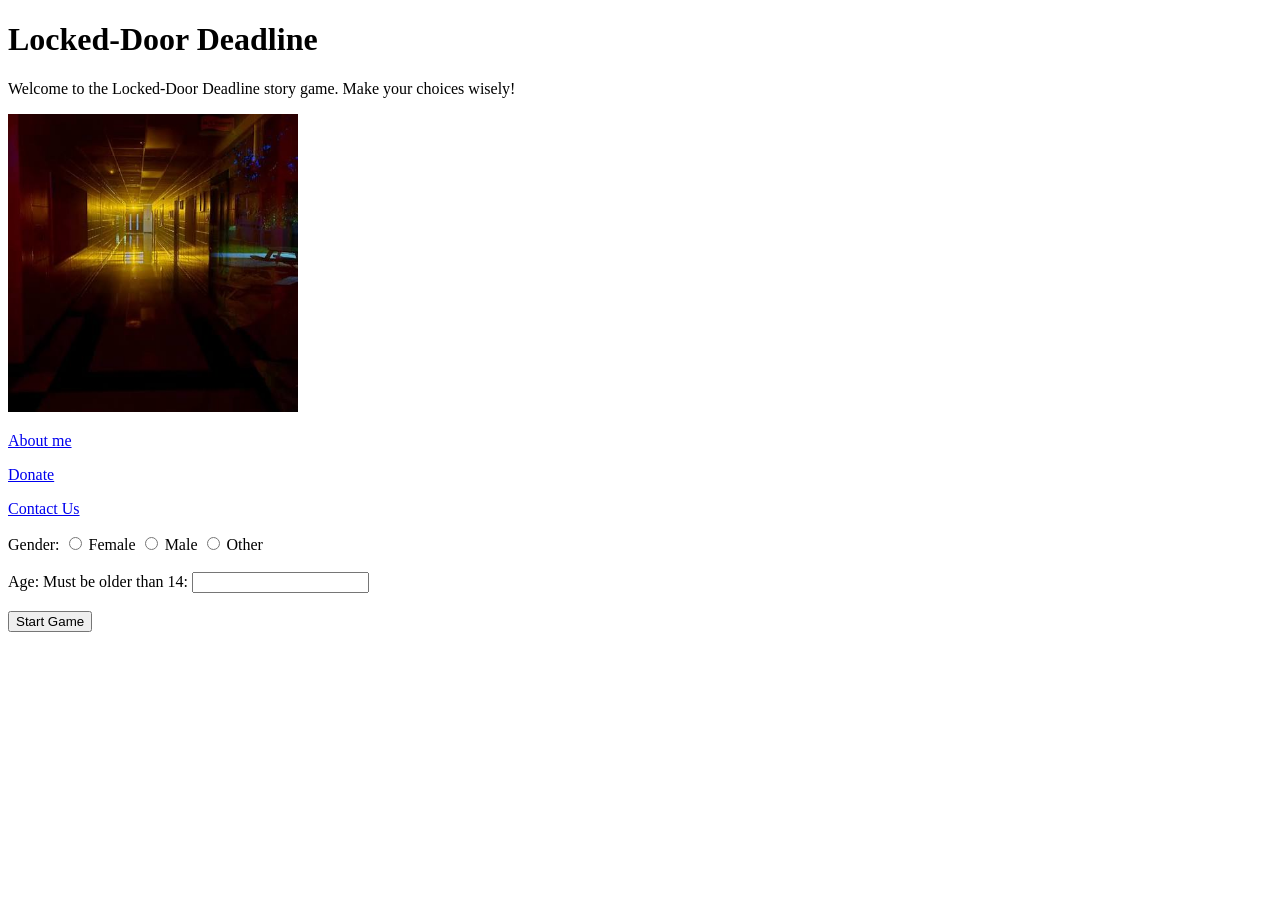
==== index.html @ ff2515f8 "Forward lock door deadline" ====
<!DOCTYPE html>
<html lang="en">
<head>
    <meta charset="UTF-8">
    <meta name="viewport" content="width=device-width, initial-scale=1.0">
    <title>Locked-Door Deadline</title>
</head>
<body>
    <h1>Locked-Door Deadline</h1>
    <p>Welcome to the Locked-Door Deadline story game. Make your choices wisely!</p>
    <img src="hallway.jpg" width = "290" alt="Hallway">
    <p><a href="about.html">About me</a></p>
    <p><a href="Donate.html">Donate</a></p>
    <p><a href="Contact.html">Contact Us</a></p>
    <form action="game.html" method="get">
        <label for="gender">Gender:</label>
       <input type="radio" id="Female" name="gender" value="female">
       <label for="Female">Female</label>
       <input type="radio" id="Male" name="gender" value="male">
       <label for="Male">Male</label>
       <input type="radio" id="Other" name="gender" value="other">
       <label for="Other">Other</label>
        <br><br>
        <label for="age">Age: Must be older than 14:</label>
        <input type="number" name="age" id="age" min="15" required>
        <br><br>
        <input type="submit" value="Start Game">
    </form>
</body>
</html>
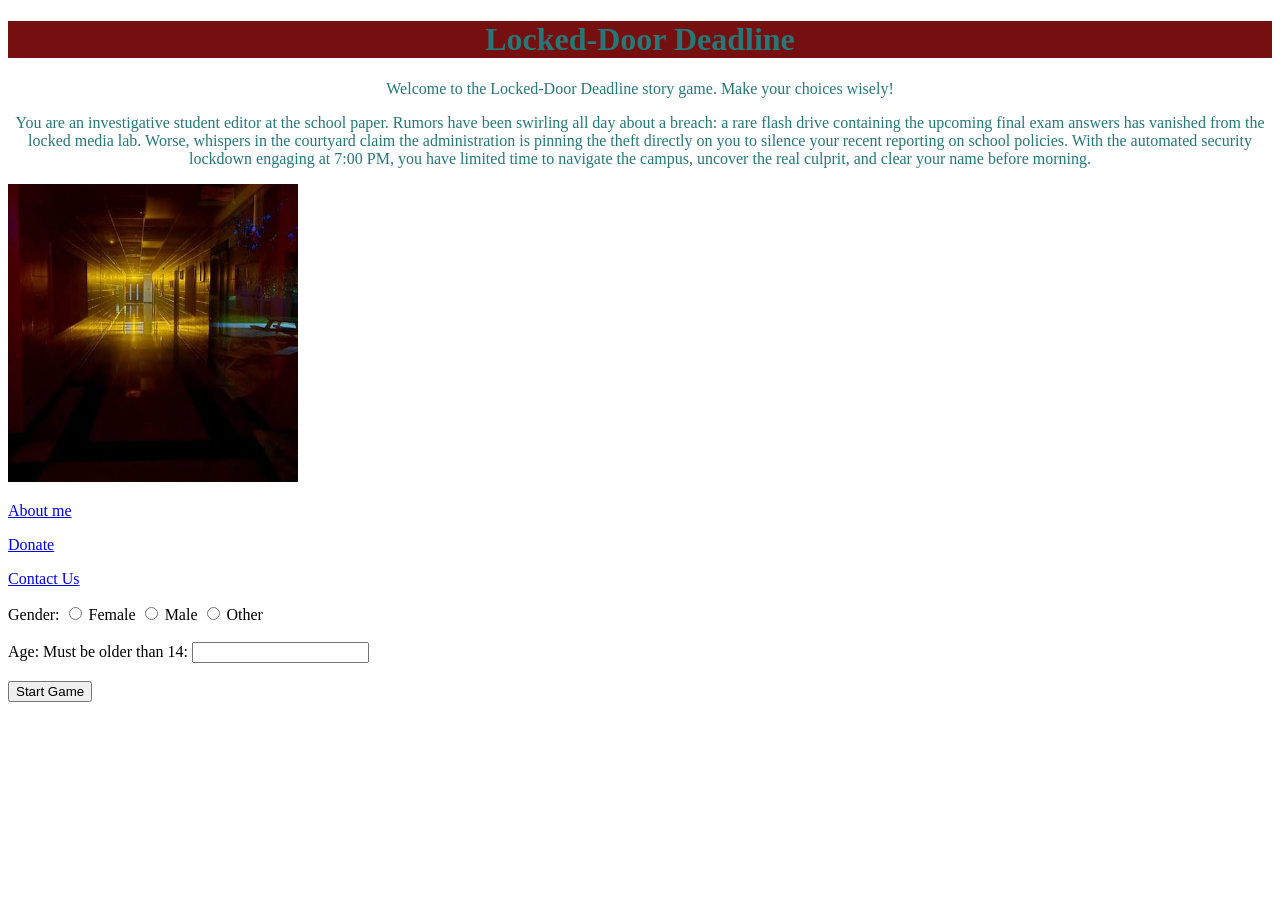
==== commit 23ff3d9f: "CSS" ====
--- a/index.html
+++ b/index.html
@@ -4,11 +4,21 @@
     <meta charset="UTF-8">
     <meta name="viewport" content="width=device-width, initial-scale=1.0">
     <title>Locked-Door Deadline</title>
+
+    <style>
+        p{
+            color: rgb(38, 120, 120);
+            text-align:left;
+        }
+    </style>
 </head>
 <body>
-    <h1>Locked-Door Deadline</h1>
-    <p>Welcome to the Locked-Door Deadline story game. Make your choices wisely!</p>
-    <img src="hallway.jpg" width = "290" alt="Hallway">
+    <h1 style="color: rgb(38, 120, 120);text-align:center;background-color: rgb(118, 15, 15);" >Locked-Door Deadline</h1>
+    <p style="color: rgb(38, 120, 120);text-align:center;">Welcome to the Locked-Door Deadline story game. Make your choices wisely!</p>
+    <p style="color: rgb(38, 120, 120);text-align:center;">
+You are an investigative student editor at the school paper. Rumors have been swirling all day about a  breach: a rare flash drive containing the upcoming final exam answers has vanished from the locked media lab. Worse, whispers in the courtyard claim the administration is pinning the theft directly on you to silence your recent reporting on school policies. With the automated security lockdown engaging at 7:00 PM, you have limited time to navigate the campus, uncover the real culprit, and clear your name before morning.
+    </p>
+    <img id="scene-image" src="hallway.jpg" width = "290" alt="Hallway">
     <p><a href="about.html">About me</a></p>
     <p><a href="Donate.html">Donate</a></p>
     <p><a href="Contact.html">Contact Us</a></p>
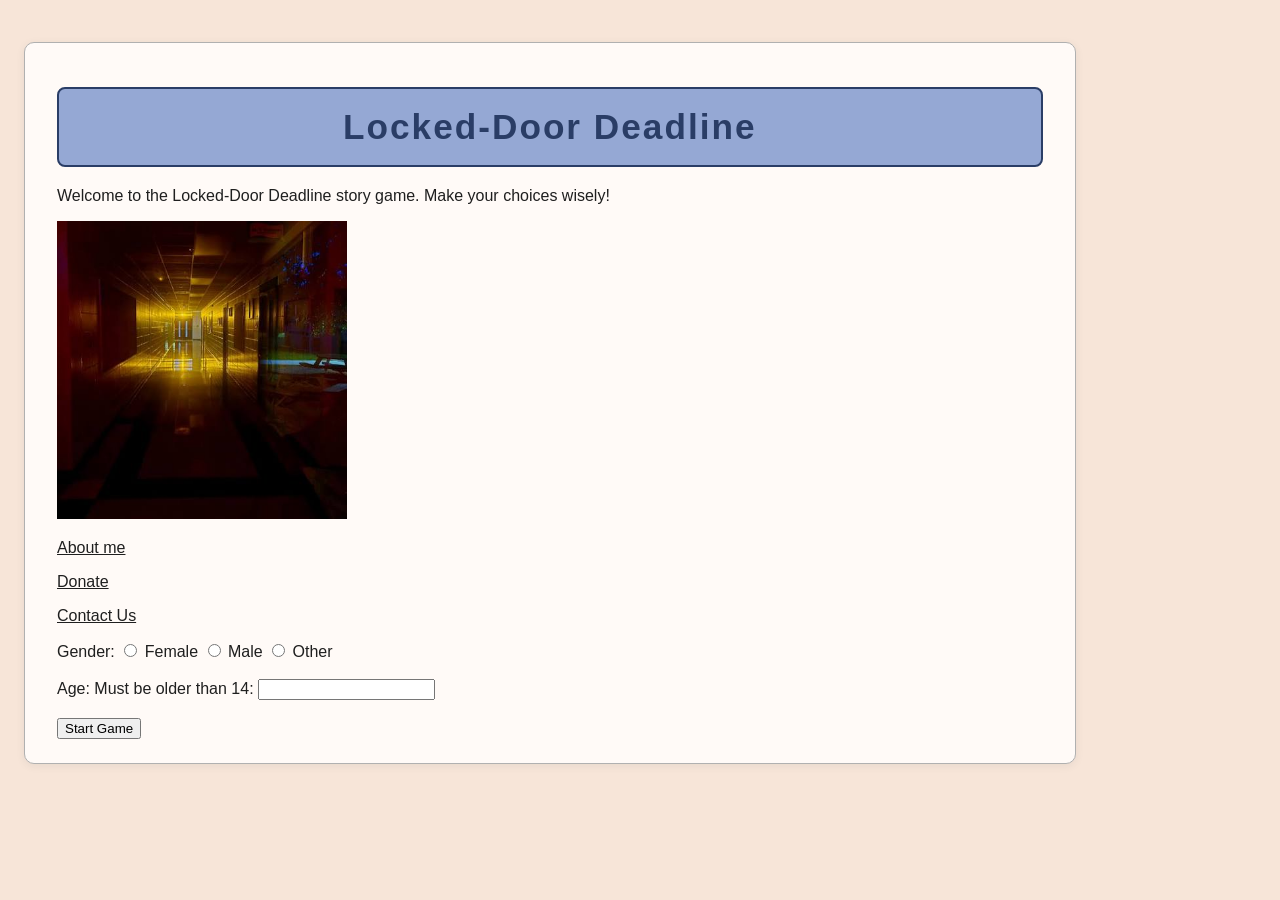
==== commit 4c335adf: "cssss" ====
--- a/index.html
+++ b/index.html
@@ -4,21 +4,13 @@
     <meta charset="UTF-8">
     <meta name="viewport" content="width=device-width, initial-scale=1.0">
     <title>Locked-Door Deadline</title>
-
-    <style>
-        p{
-            color: rgb(38, 120, 120);
-            text-align:left;
-        }
-    </style>
+    <link rel="stylesheet" href="style.css">
 </head>
 <body>
-    <h1 style="color: rgb(38, 120, 120);text-align:center;background-color: rgb(118, 15, 15);" >Locked-Door Deadline</h1>
-    <p style="color: rgb(38, 120, 120);text-align:center;">Welcome to the Locked-Door Deadline story game. Make your choices wisely!</p>
-    <p style="color: rgb(38, 120, 120);text-align:center;">
-You are an investigative student editor at the school paper. Rumors have been swirling all day about a  breach: a rare flash drive containing the upcoming final exam answers has vanished from the locked media lab. Worse, whispers in the courtyard claim the administration is pinning the theft directly on you to silence your recent reporting on school policies. With the automated security lockdown engaging at 7:00 PM, you have limited time to navigate the campus, uncover the real culprit, and clear your name before morning.
-    </p>
-    <img id="scene-image" src="hallway.jpg" width = "290" alt="Hallway">
+    <div class="card">
+    <h1 class="heading">Locked-Door Deadline</h1>
+    <p>Welcome to the Locked-Door Deadline story game. Make your choices wisely!</p>
+    <img src="hallway.jpg" width = "290" alt="Hallway">
     <p><a href="about.html">About me</a></p>
     <p><a href="Donate.html">Donate</a></p>
     <p><a href="Contact.html">Contact Us</a></p>
@@ -36,5 +28,6 @@
         <br><br>
         <input type="submit" value="Start Game">
     </form>
+    </div>
 </body>
 </html>
--- a/style.css
+++ b/style.css
@@ -0,0 +1,62 @@
+/* Shared page styling */
+body {
+    background-color: #f7e5d8;
+    color: #2f1f1f;
+    font-family: 'Segoe UI', Arial, sans-serif;
+    margin: 0;
+    padding: 24px;
+}
+
+/* Heading class and id styles */
+.heading {
+	font-size: 2.2rem;
+	font-family: 'Segoe UI', Arial, sans-serif;
+	color: #2a3d66;
+	background-color: #95a8d4;
+	font-weight: 700;
+	padding: 18px 28px;
+	margin: 20px 0;
+	border: 2px solid #2a3d66;
+	border-radius: 8px;
+	letter-spacing: 2px;
+	text-align: center;
+	border-style: double;
+}
+
+#main-heading {
+	font-size: 2.8rem;
+	font-family: 'Georgia', serif;
+	color: #1a1a1a;
+	background-color: #f6d9a7;
+	font-weight: 900;
+	padding: 24px 36px;
+	margin: 20px 0;
+	border: 3px dashed #bfa14a;
+	border-radius: 12px;
+	word-spacing: 6px;
+	text-align: left;
+}
+
+/* Card class styles */
+.card {
+	padding: 24px 32px;
+	border: 1.5px solid #b0b0b0;
+	border-radius: 10px;
+	background-color: #fffaf7;
+	text-align: left;
+	box-shadow: 0 2px 8px rgba(44, 62, 80, 0.08);
+	margin: 18px 0;
+	width: 80%;
+	color: #1f1f1f;
+}
+
+.card p,
+.card li,
+.card label,
+.card a {
+    color: #1f1f1f;
+}
+
+.card a {
+    text-decoration: underline;
+}
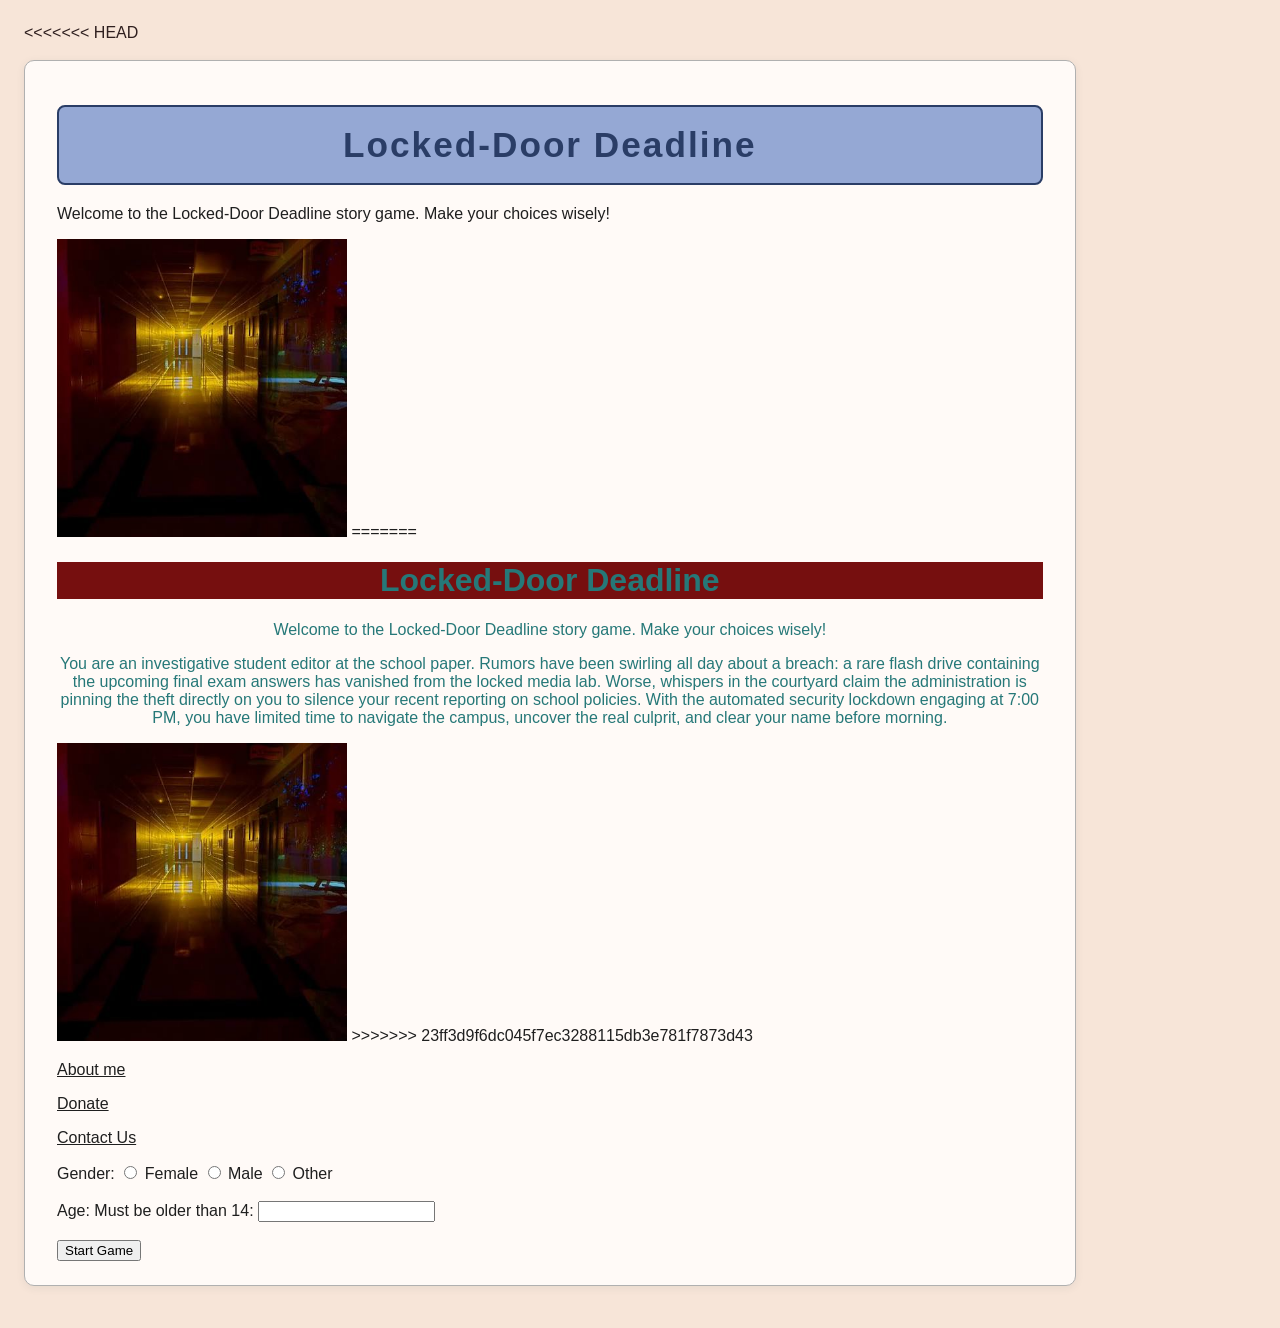
==== commit 6ed5bf5d: "Merge branch 'main' of https://github.com/Chrisc6000/StoryGameTemplate" ====
--- a/index.html
+++ b/index.html
@@ -4,6 +4,7 @@
     <meta charset="UTF-8">
     <meta name="viewport" content="width=device-width, initial-scale=1.0">
     <title>Locked-Door Deadline</title>
+<<<<<<< HEAD
     <link rel="stylesheet" href="style.css">
 </head>
 <body>
@@ -11,6 +12,23 @@
     <h1 class="heading">Locked-Door Deadline</h1>
     <p>Welcome to the Locked-Door Deadline story game. Make your choices wisely!</p>
     <img src="hallway.jpg" width = "290" alt="Hallway">
+=======
+
+    <style>
+        p{
+            color: rgb(38, 120, 120);
+            text-align:left;
+        }
+    </style>
+</head>
+<body>
+    <h1 style="color: rgb(38, 120, 120);text-align:center;background-color: rgb(118, 15, 15);" >Locked-Door Deadline</h1>
+    <p style="color: rgb(38, 120, 120);text-align:center;">Welcome to the Locked-Door Deadline story game. Make your choices wisely!</p>
+    <p style="color: rgb(38, 120, 120);text-align:center;">
+You are an investigative student editor at the school paper. Rumors have been swirling all day about a  breach: a rare flash drive containing the upcoming final exam answers has vanished from the locked media lab. Worse, whispers in the courtyard claim the administration is pinning the theft directly on you to silence your recent reporting on school policies. With the automated security lockdown engaging at 7:00 PM, you have limited time to navigate the campus, uncover the real culprit, and clear your name before morning.
+    </p>
+    <img id="scene-image" src="hallway.jpg" width = "290" alt="Hallway">
+>>>>>>> 23ff3d9f6dc045f7ec3288115db3e781f7873d43
     <p><a href="about.html">About me</a></p>
     <p><a href="Donate.html">Donate</a></p>
     <p><a href="Contact.html">Contact Us</a></p>
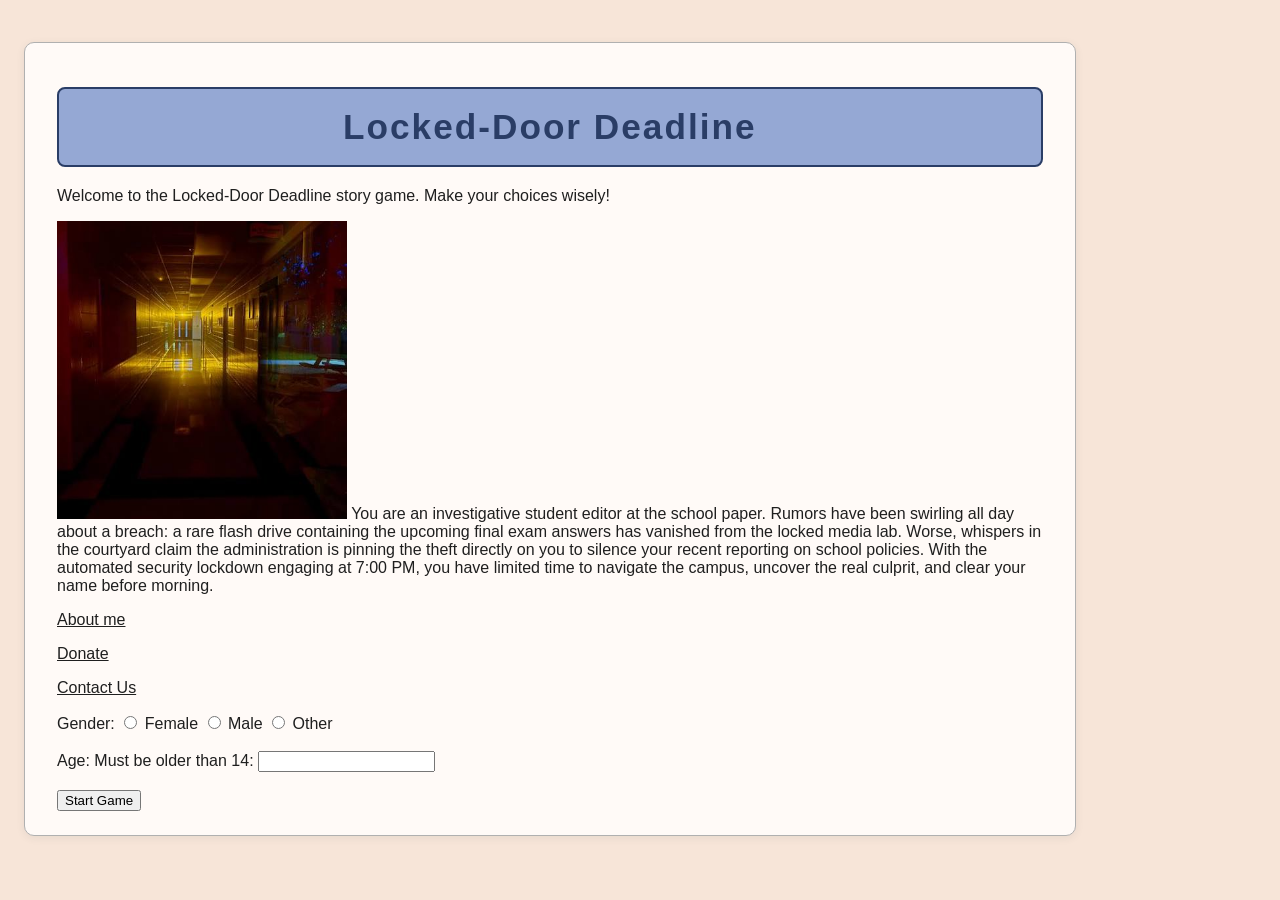
==== commit 7a8507eb: "index" ====
--- a/index.html
+++ b/index.html
@@ -4,7 +4,7 @@
     <meta charset="UTF-8">
     <meta name="viewport" content="width=device-width, initial-scale=1.0">
     <title>Locked-Door Deadline</title>
-<<<<<<< HEAD
+
     <link rel="stylesheet" href="style.css">
 </head>
 <body>
@@ -12,7 +12,7 @@
     <h1 class="heading">Locked-Door Deadline</h1>
     <p>Welcome to the Locked-Door Deadline story game. Make your choices wisely!</p>
     <img src="hallway.jpg" width = "290" alt="Hallway">
-=======
+
 
     <style>
         p{
@@ -22,13 +22,10 @@
     </style>
 </head>
 <body>
-    <h1 style="color: rgb(38, 120, 120);text-align:center;background-color: rgb(118, 15, 15);" >Locked-Door Deadline</h1>
-    <p style="color: rgb(38, 120, 120);text-align:center;">Welcome to the Locked-Door Deadline story game. Make your choices wisely!</p>
-    <p style="color: rgb(38, 120, 120);text-align:center;">
+    
 You are an investigative student editor at the school paper. Rumors have been swirling all day about a  breach: a rare flash drive containing the upcoming final exam answers has vanished from the locked media lab. Worse, whispers in the courtyard claim the administration is pinning the theft directly on you to silence your recent reporting on school policies. With the automated security lockdown engaging at 7:00 PM, you have limited time to navigate the campus, uncover the real culprit, and clear your name before morning.
-    </p>
-    <img id="scene-image" src="hallway.jpg" width = "290" alt="Hallway">
->>>>>>> 23ff3d9f6dc045f7ec3288115db3e781f7873d43
+   
+
     <p><a href="about.html">About me</a></p>
     <p><a href="Donate.html">Donate</a></p>
     <p><a href="Contact.html">Contact Us</a></p>
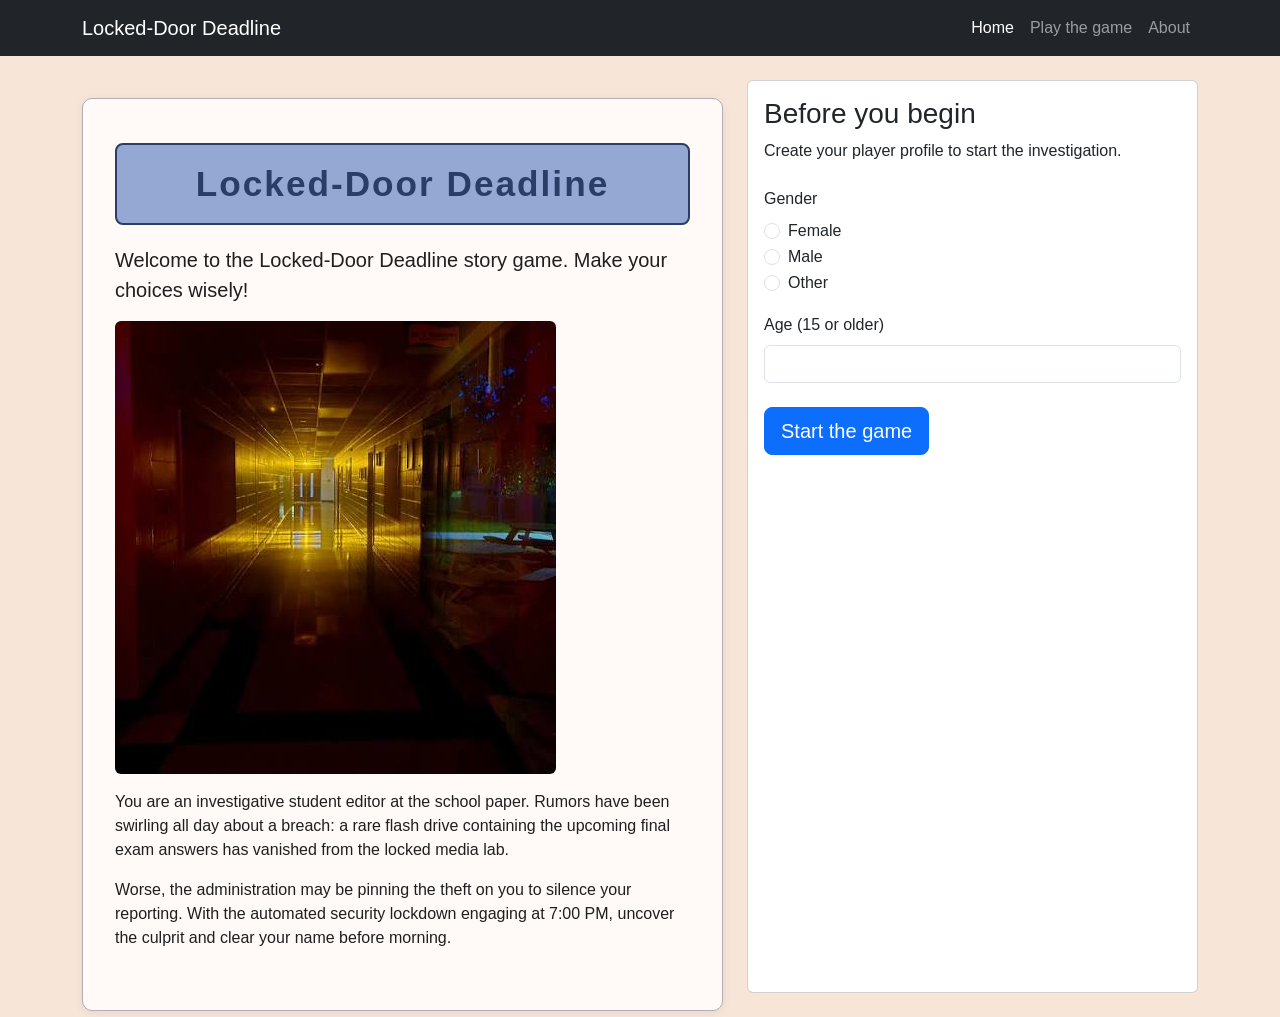
==== commit 46335530: "style mystery game" ====
--- a/index.html
+++ b/index.html
@@ -1,48 +1,72 @@
-<!DOCTYPE html>
+<!doctype html>
 <html lang="en">
 <head>
-    <meta charset="UTF-8">
-    <meta name="viewport" content="width=device-width, initial-scale=1.0">
+    <meta charset="utf-8">
+    <meta name="viewport" content="width=device-width, initial-scale=1">
     <title>Locked-Door Deadline</title>
-
+    <link href="https://cdn.jsdelivr.net/npm/bootstrap@5.3.8/dist/css/bootstrap.min.css" rel="stylesheet">
     <link rel="stylesheet" href="style.css">
 </head>
 <body>
-    <div class="card">
-    <h1 class="heading">Locked-Door Deadline</h1>
-    <p>Welcome to the Locked-Door Deadline story game. Make your choices wisely!</p>
-    <img src="hallway.jpg" width = "290" alt="Hallway">
+    <nav class="navbar navbar-expand-lg navbar-dark bg-dark">
+        <div class="container">
+            <a class="navbar-brand" href="index.html">Locked-Door Deadline</a>
+            <button class="navbar-toggler" type="button" data-bs-toggle="collapse" data-bs-target="#siteNav" aria-controls="siteNav" aria-expanded="false" aria-label="Toggle navigation">
+                <span class="navbar-toggler-icon"></span>
+            </button>
+            <div class="collapse navbar-collapse" id="siteNav">
+                <ul class="navbar-nav ms-auto">
+                    <li class="nav-item"><a class="nav-link active" aria-current="page" href="index.html">Home</a></li>
+                    <li class="nav-item"><a class="nav-link" href="game.html">Play the game</a></li>
+                    <li class="nav-item"><a class="nav-link" href="about.html">About</a></li>
+                </ul>
+            </div>
+        </div>
+    </nav>
 
-
-    <style>
-        p{
-            color: rgb(38, 120, 120);
-            text-align:left;
-        }
-    </style>
-</head>
-<body>
-    
-You are an investigative student editor at the school paper. Rumors have been swirling all day about a  breach: a rare flash drive containing the upcoming final exam answers has vanished from the locked media lab. Worse, whispers in the courtyard claim the administration is pinning the theft directly on you to silence your recent reporting on school policies. With the automated security lockdown engaging at 7:00 PM, you have limited time to navigate the campus, uncover the real culprit, and clear your name before morning.
-   
-
-    <p><a href="about.html">About me</a></p>
-    <p><a href="Donate.html">Donate</a></p>
-    <p><a href="Contact.html">Contact Us</a></p>
-    <form action="game.html" method="get">
-        <label for="gender">Gender:</label>
-       <input type="radio" id="Female" name="gender" value="female">
-       <label for="Female">Female</label>
-       <input type="radio" id="Male" name="gender" value="male">
-       <label for="Male">Male</label>
-       <input type="radio" id="Other" name="gender" value="other">
-       <label for="Other">Other</label>
-        <br><br>
-        <label for="age">Age: Must be older than 14:</label>
-        <input type="number" name="age" id="age" min="15" required>
-        <br><br>
-        <input type="submit" value="Start Game">
-    </form>
-    </div>
+    <main class="container py-4">
+        <div class="row g-4 align-items-stretch">
+            <section class="col-lg-7">
+                <div class="story-panel h-100">
+                    <h1 class="heading">Locked-Door Deadline</h1>
+                    <p class="lead">Welcome to the Locked-Door Deadline story game. Make your choices wisely!</p>
+                    <img src="hallway.jpg" class="img-fluid rounded mb-3" alt="A school hallway after hours">
+                    <p>You are an investigative student editor at the school paper. Rumors have been swirling all day about a breach: a rare flash drive containing the upcoming final exam answers has vanished from the locked media lab.</p>
+                    <p class="mb-0">Worse, the administration may be pinning the theft on you to silence your reporting. With the automated security lockdown engaging at 7:00 PM, uncover the culprit and clear your name before morning.</p>
+                </div>
+            </section>
+            <section class="col-lg-5">
+                <div class="card h-100">
+                    <div class="card-body">
+                        <h2 class="card-title h3">Before you begin</h2>
+                        <p class="card-text">Create your player profile to start the investigation.</p>
+                        <form action="game.html" method="get" class="mt-4">
+                            <fieldset class="mb-3">
+                                <legend class="form-label fs-6">Gender</legend>
+                                <div class="form-check">
+                                    <input class="form-check-input" type="radio" id="female" name="gender" value="female" required>
+                                    <label class="form-check-label" for="female">Female</label>
+                                </div>
+                                <div class="form-check">
+                                    <input class="form-check-input" type="radio" id="male" name="gender" value="male">
+                                    <label class="form-check-label" for="male">Male</label>
+                                </div>
+                                <div class="form-check">
+                                    <input class="form-check-input" type="radio" id="other" name="gender" value="other">
+                                    <label class="form-check-label" for="other">Other</label>
+                                </div>
+                            </fieldset>
+                            <div class="mb-4">
+                                <label for="age" class="form-label">Age (15 or older)</label>
+                                <input class="form-control" type="number" name="age" id="age" min="15" required>
+                            </div>
+                            <button class="btn btn-primary btn-lg" type="submit">Start the game</button>
+                        </form>
+                    </div>
+                </div>
+            </section>
+        </div>
+    </main>
+    <script src="https://cdn.jsdelivr.net/npm/bootstrap@5.3.8/dist/js/bootstrap.bundle.min.js"></script>
 </body>
 </html>
--- a/style.css
+++ b/style.css
@@ -4,7 +4,7 @@
     color: #2f1f1f;
     font-family: 'Segoe UI', Arial, sans-serif;
     margin: 0;
-    padding: 24px;
+	padding: 0;
 }
 
 /* Heading class and id styles */
@@ -38,7 +38,7 @@
 }
 
 /* Card class styles */
-.card {
+.story-panel {
 	padding: 24px 32px;
 	border: 1.5px solid #b0b0b0;
 	border-radius: 10px;
@@ -46,17 +46,17 @@
 	text-align: left;
 	box-shadow: 0 2px 8px rgba(44, 62, 80, 0.08);
 	margin: 18px 0;
-	width: 80%;
+	width: 100%;
 	color: #1f1f1f;
 }
 
-.card p,
-.card li,
-.card label,
-.card a {
+.story-panel p,
+.story-panel li,
+.story-panel label,
+.story-panel a {
     color: #1f1f1f;
 }
 
-.card a {
+.story-panel a {
     text-decoration: underline;
 }
